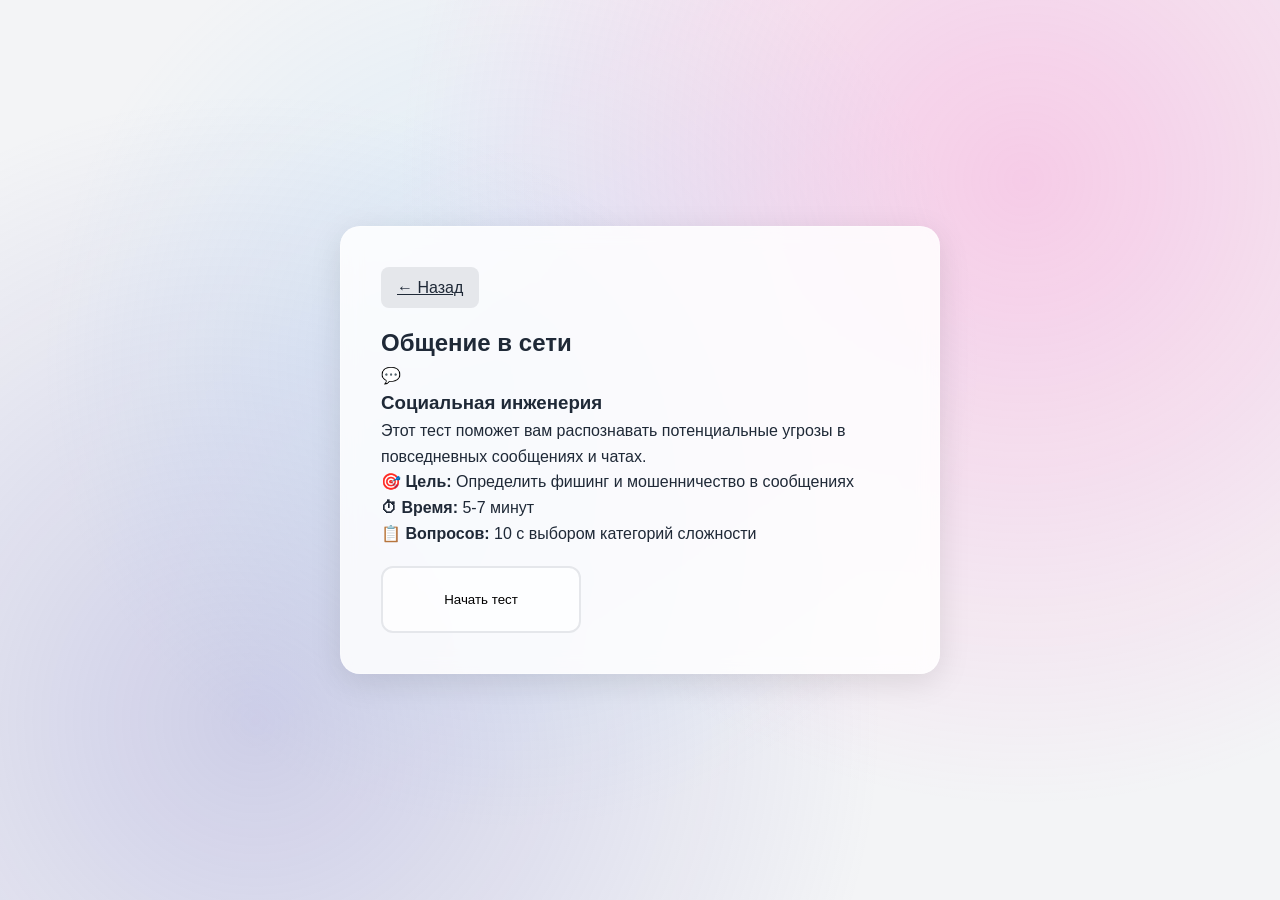
==== intro-chat.html @ eb1b2945 "Add files via upload" ====
<!DOCTYPE html>
<html lang="ru">
<head>
    <meta charset="UTF-8">
    <meta name="viewport" content="width=device-width, initial-scale=1.0">
    <title>Общение в сети - Знакомство</title>
    <link rel="stylesheet" href="style.css">
</head>
<body>
    <div class="background-decor"></div>
    <main id="app">
        <section class="screen active">
            <div class="glass-card" style="max-width: 600px;">
                <a href="index.html" class="back-btn">← Назад</a>
                
                <h2>Общение в сети</h2>
                
                <div class="test-intro">
                    <div class="intro-icon">💬</div>
                    <h3>Социальная инженерия</h3>
                    <p>Этот тест поможет вам распознавать потенциальные угрозы в повседневных сообщениях и чатах.</p>
                    
                    <div class="test-details">
                        <div class="detail-item">
                            <strong>🎯 Цель:</strong>
                            <span>Определить фишинг и мошенничество в сообщениях</span>
                        </div>
                        <div class="detail-item">
                            <strong>⏱ Время:</strong>
                            <span>5-7 минут</span>
                        </div>
                        <div class="detail-item">
                            <strong>📋 Вопросов:</strong>
                            <span>10 с выбором категорий сложности</span>
                        </div>
                    </div>
                </div>
                
                <button class="menu-btn" onclick="startTest()" style="margin-top: 20px; width: 200px;">
                    Начать тест
                </button>
            </div>
        </section>
    </main>
    
    <script src="stats.js"></script>
    <script>
        function startTest() {
            window.location.href = 'quiz-chat.html';
        }
    </script>
</body>
</html>
---- style.css ----
﻿html, body {
    height: 100%;
    margin: 0;
    padding: 0;
}

#app {
    min-height: 100%;
    display: flex;
    justify-content: center;
    align-items: center;
}

.background-decor {
    position: fixed;
    top: 0;
    left: 0;
    width: 100%;
    height: 100%;
    background: radial-gradient(circle at 20% 80%, rgba(120, 119, 198, 0.3) 0%, transparent 50%),
                radial-gradient(circle at 80% 20%, rgba(255, 111, 199, 0.3) 0%, transparent 50%),
                radial-gradient(circle at 40% 40%, rgba(120, 200, 255, 0.2) 0%, transparent 50%);
    z-index: -1;
}

.glass-card {
    background: rgba(255, 255, 255, 0.85);
    backdrop-filter: blur(10px);
    border-radius: 20px;
    padding: 2.5rem;
    box-shadow: 0 8px 32px rgba(0, 0, 0, 0.1);
    border: 1px solid rgba(255, 255, 255, 0.3);
}

.test-info-box {
    background: rgba(255, 255, 255, 0.5);
    padding: 1rem 1.25rem;
    border-radius: 12px;
    margin: 1.5rem 0;
}

.test-info-box p {
    margin: 0.5rem 0;
    color: var(--text-secondary);
}

.menu-grid {
    display: grid;
    grid-template-columns: repeat(auto-fit, minmax(200px, 1fr));
    gap: 1rem;
    margin: 1.5rem 0;
}

.menu-btn {
    display: flex;
    flex-direction: column;
    align-items: center;
    padding: 1.5rem;
    background: rgba(255, 255, 255, 0.7);
    border: 2px solid var(--border);
    border-radius: 12px;
    cursor: pointer;
    transition: all 0.2s ease;
    text-align: center;
}

.menu-btn:hover {
    border-color: var(--primary);
    background: white;
    transform: translateY(-2px);
    box-shadow: var(--shadow);
}

.menu-btn .icon {
    font-size: 2rem;
    margin-bottom: 0.5rem;
}

.menu-btn .title {
    font-weight: 600;
    color: var(--text-primary);
}

.menu-btn .desc {
    font-size: 0.875rem;
    color: var(--text-secondary);
}

.back-btn {
    display: inline-block;
    padding: 0.5rem 1rem;
    background: var(--border);
    border-radius: 8px;
    color: var(--text-primary);
    font-weight: 500;
    margin-bottom: 1rem;
}

.back-btn:hover {
    background: var(--border);
}

/* Base Styles */
* {
    margin: 0;
    padding: 0;
    box-sizing: border-box;
}

:root {
    --primary: #4F46E5;
    --primary-dark: #4338CA;
    --success: #10B981;
    --error: #EF4444;
    --warning: #F59E0B;
    --bg: #F3F4F6;
    --card-bg: #FFFFFF;
    --text-primary: #1F2937;
    --text-secondary: #6B7280;
    --border: #E5E7EB;
    --shadow: 0 4px 6px -1px rgba(0, 0, 0, 0.1), 0 2px 4px -1px rgba(0, 0, 0, 0.06);
    --shadow-lg: 0 10px 15px -3px rgba(0, 0, 0, 0.1), 0 4px 6px -2px rgba(0, 0, 0, 0.05);
    --radius: 12px;
}

body {
    font-family: -apple-system, BlinkMacSystemFont, 'Segoe UI', Roboto, sans-serif;
    background: var(--bg);
    color: var(--text-primary);
    min-height: 100vh;
    line-height: 1.6;
}

/* App Container */
.app-container {
    max-width: 800px;
    margin: 0 auto;
    padding: 2rem 1rem;
}

/* Screen Management */
.screen {
    display: none;
    animation: fadeIn 0.3s ease-in-out;
}

.screen.active {
    display: block;
}

/* Center content in active screens */
#app > section.screen.active {
    display: flex;
    justify-content: center;
    align-items: center;
    min-height: 100vh;
}

@keyframes fadeIn {
    from { opacity: 0; transform: translateY(10px); }
    to { opacity: 1; transform: translateY(0); }
}

/* Card Styles */
.card {
    background: var(--card-bg);
    border-radius: var(--radius);
    padding: 2.5rem;
    box-shadow: var(--shadow-lg);
    text-align: center;
}

.title {
    font-size: 1.75rem;
    font-weight: 700;
    margin-bottom: 0.5rem;
    color: var(--text-primary);
}

.version {
    color: var(--text-secondary);
    font-size: 0.875rem;
    margin-bottom: 2rem;
}

.quiz-info {
    text-align: left;
    margin: 2rem 0;
    padding: 1.5rem;
    background: var(--bg);
    border-radius: var(--radius);
}

.quiz-info h3 {
    margin-bottom: 1rem;
    font-size: 1.125rem;
}

.quiz-info ul {
    list-style: none;
}

.quiz-info li {
    margin-bottom: 0.75rem;
    display: flex;
    align-items: center;
    gap: 0.75rem;
}

/* Badges */
.badge {
    display: inline-block;
    padding: 0.25rem 0.75rem;
    border-radius: 9999px;
    font-size: 0.75rem;
    font-weight: 600;
    text-transform: uppercase;
}

.badge.simple {
    background: #D1FAE5;
    color: #065F46;
}

.badge.medium {
    background: #FEF3C7;
    color: #92400E;
}

.badge.hard {
    background: #FEE2E2;
    color: #991B1B;
}

/* Buttons */
.btn {
    display: inline-flex;
    align-items: center;
    justify-content: center;
    padding: 0.875rem 2rem;
    border-radius: var(--radius);
    font-size: 1rem;
    font-weight: 600;
    cursor: pointer;
    transition: all 0.2s ease;
    border: none;
    outline: none;
}

.btn-primary {
    background: var(--primary);
    color: white;
}

.btn-primary:hover:not(:disabled) {
    background: var(--primary-dark);
    transform: translateY(-1px);
    box-shadow: var(--shadow);
}

.btn-primary:disabled {
    opacity: 0.5;
    cursor: not-allowed;
}

.btn-secondary {
    background: var(--bg);
    color: var(--text-primary);
    border: 2px solid var(--border);
}

.btn-secondary:hover {
    background: var(--border);
}

/* Quiz Container */
.quiz-container {
    background: var(--card-bg);
    border-radius: var(--radius);
    padding: 2rem;
    box-shadow: var(--shadow-lg);
}

/* Progress Bar */
.progress-container {
    margin-bottom: 2rem;
}

.progress-bar {
    height: 8px;
    background: var(--border);
    border-radius: 4px;
    overflow: hidden;
    margin-bottom: 0.5rem;
}

.progress-fill {
    height: 100%;
    background: var(--primary);
    border-radius: 4px;
    transition: width 0.3s ease;
    width: 0%;
}

.progress-text {
    text-align: center;
    font-size: 0.875rem;
    color: var(--text-secondary);
    font-weight: 500;
}

/* Question Card */
.question-card {
    margin-bottom: 2rem;
}

.question-header {
    display: flex;
    justify-content: space-between;
    align-items: center;
    margin-bottom: 1.5rem;
}

.category-badge {
    padding: 0.375rem 0.875rem;
    border-radius: 9999px;
    font-size: 0.75rem;
    font-weight: 600;
    text-transform: uppercase;
}

.category-badge.simple {
    background: #D1FAE5;
    color: #065F46;
}

.category-badge.medium {
    background: #FEF3C7;
    color: #92400E;
}

.category-badge.hard {
    background: #FEE2E2;
    color: #991B1B;
}

.question-number {
    font-size: 0.875rem;
    color: var(--text-secondary);
    font-weight: 500;
}

.situation-box {
    background: linear-gradient(135deg, #E0E7FF 0%, #F3E8FF 100%);
    padding: 1rem 1.25rem;
    border-radius: var(--radius);
    margin-bottom: 1.5rem;
    border-left: 4px solid var(--primary);
}

.situation-label {
    font-weight: 600;
    font-size: 0.875rem;
    color: var(--primary);
    display: block;
    margin-bottom: 0.25rem;
}

.situation-text {
    font-size: 0.95rem;
    color: var(--text-primary);
    font-style: italic;
}

.question-text {
    font-size: 1.125rem;
    font-weight: 500;
    margin-bottom: 1.5rem;
    line-height: 1.6;
}

/* Options */
.options-container {
    display: flex;
    flex-direction: column;
    gap: 0.75rem;
}

.option {
    padding: 1rem 1.25rem;
    border: 2px solid var(--border);
    border-radius: var(--radius);
    background: var(--card-bg);
    cursor: pointer;
    transition: all 0.2s ease;
    font-size: 1rem;
    display: flex;
    align-items: center;
    gap: 1rem;
}

.option:hover:not(.disabled) {
    border-color: var(--primary);
    background: #EEF2FF;
    transform: translateX(4px);
}

.option.selected {
    border-color: var(--primary);
    background: #EEF2FF;
    font-weight: 500;
}

.option.correct {
    border-color: var(--success);
    background: #D1FAE5;
}

.option.incorrect {
    border-color: var(--error);
    background: #FEE2E2;
}

.option.disabled {
    cursor: not-allowed;
    opacity: 0.7;
}

.option-marker {
    width: 24px;
    height: 24px;
    border-radius: 50%;
    border: 2px solid var(--border);
    display: flex;
    align-items: center;
    justify-content: center;
    font-size: 0.75rem;
    font-weight: 600;
    flex-shrink: 0;
}

.option.selected .option-marker {
    border-color: var(--primary);
    background: var(--primary);
    color: white;
}

.option.correct .option-marker {
    border-color: var(--success);
    background: var(--success);
    color: white;
    content: "✓";
}

.option.incorrect .option-marker {
    border-color: var(--error);
    background: var(--error);
    color: white;
    content: "✗";
}

/* Navigation */
.navigation {
    display: flex;
    justify-content: flex-end;
    margin-top: 1.5rem;
}

/* Results */
.results-container {
    background: var(--card-bg);
    border-radius: var(--radius);
    padding: 2.5rem;
    box-shadow: var(--shadow-lg);
}

.results-title {
    font-size: 1.75rem;
    font-weight: 700;
    margin-bottom: 2rem;
    text-align: center;
}

.score-card {
    text-align: center;
    margin-bottom: 3rem;
    padding: 2rem;
    background: linear-gradient(135deg, #EEF2FF 0%, #E0E7FF 100%);
    border-radius: var(--radius);
}

.score-circle {
    position: relative;
    width: 160px;
    height: 160px;
    margin: 0 auto 1.5rem;
}

.score-circle svg {
    transform: rotate(-90deg);
    width: 100%;
    height: 100%;
}

.score-bg {
    fill: none;
    stroke: #C7D2FE;
    stroke-width: 8;
}

.score-fill {
    fill: none;
    stroke: var(--primary);
    stroke-width: 8;
    stroke-linecap: round;
    stroke-dasharray: 283;
    stroke-dashoffset: 283;
    transition: stroke-dashoffset 1s ease;
}

.score-text {
    position: absolute;
    top: 50%;
    left: 50%;
    transform: translate(-50%, -50%);
    font-size: 2.5rem;
    font-weight: 700;
    color: var(--primary);
}

.score-summary {
    font-size: 1.125rem;
    color: var(--text-secondary);
    font-weight: 500;
}

/* Review Section */
.review-section h3 {
    font-size: 1.25rem;
    margin-bottom: 1.5rem;
    text-align: center;
}

.review-container {
    display: flex;
    flex-direction: column;
    gap: 1rem;
}

.review-item {
    border: 2px solid var(--border);
    border-radius: var(--radius);
    padding: 1.25rem;
    transition: all 0.2s ease;
}

.review-item.correct {
    border-color: var(--success);
    background: #F0FDF4;
}

.review-item.incorrect {
    border-color: var(--error);
    background: #FEF2F2;
}

.review-header {
    display: flex;
    justify-content: space-between;
    align-items: flex-start;
    margin-bottom: 0.75rem;
}

.review-question-number {
    font-weight: 600;
    color: var(--text-secondary);
    font-size: 0.875rem;
}

.review-status {
    padding: 0.25rem 0.75rem;
    border-radius: 9999px;
    font-size: 0.75rem;
    font-weight: 600;
    text-transform: uppercase;
}

.review-status.correct {
    background: #D1FAE5;
    color: #065F46;
}

.review-status.incorrect {
    background: #FEE2E2;
    color: #991B1B;
}

.review-question-text {
    font-weight: 500;
    margin-bottom: 0.75rem;
    line-height: 1.5;
}

.review-details {
    padding-top: 0.75rem;
    border-top: 1px solid var(--border);
    font-size: 0.9375rem;
}

.review-details p {
    margin-bottom: 0.5rem;
}

.review-details strong {
    color: var(--text-primary);
}

.user-answer {
    color: var(--error);
}

.correct-answer {
    color: var(--success);
}

.explanation {
    color: var(--text-secondary);
    font-style: italic;
    padding: 0.75rem;
    background: rgba(0, 0, 0, 0.03);
    border-radius: 8px;
    margin-top: 0.5rem;
}

/* Responsive */
@media (max-width: 640px) {
    .app-container {
        padding: 1rem;
    }

    .card, .results-container, .quiz-container {
        padding: 1.5rem;
    }

    .title {
        font-size: 1.5rem;
    }

    .question-text {
        font-size: 1rem;
    }

    .score-circle {
        width: 140px;
        height: 140px;
    }

    .score-text {
        font-size: 2rem;
    }
}

/* Modal Quiz Styles - Glass Morphism */
:root {
    /* Светлая палитра */
    --bg-color: #e0e7ff;
    --glass-bg: rgba(255, 255, 255, 0.6);
    --glass-border: rgba(255, 255, 255, 0.4);
    --accent-blue: #3742fa;
    --text-color: #2f3542;
    --sub-text: #57606f;
}

.quiz-overlay {
    position: fixed;
    top: 0;
    left: 0;
    width: 100%;
    height: 100%;
    background: rgba(0, 0, 0, 0.3);
    display: flex;
    align-items: center;
    justify-content: center;
    z-index: 1000;
    animation: fadeIn 0.3s ease-out;
}

.quiz-modal {
    background: var(--glass-bg);
    backdrop-filter: blur(20px);
    -webkit-backdrop-filter: blur(20px);
    border: 1px solid var(--glass-border);
    border-radius: 24px;
    width: 90%;
    max-width: 700px;
    height: 80vh;
    max-height: 700px;
    display: flex;
    flex-direction: column;
    box-shadow: 0 10px 40px rgba(0, 0, 0, 0.08);
    overflow: hidden;
}

.quiz-header {
    padding: 25px 30px;
    border-bottom: 1px solid var(--glass-border);
}

.quiz-header h2 {
    margin: 0 0 15px 0;
    font-size: 1.4rem;
    font-weight: 700;
    color: var(--accent-blue);
}

.progress-bar-small {
    height: 8px;
    background: rgba(0, 0, 0, 0.05);
    border-radius: 4px;
    overflow: hidden;
}

.progress-fill {
    height: 100%;
    background: var(--accent-blue);
    width: 0%;
    transition: width 0.3s ease;
    border-radius: 4px;
}

#quiz-content {
    padding: 30px;
    overflow-y: auto;
    flex: 1;
    box-sizing: border-box;
}

#question-number {
    color: var(--sub-text);
    font-size: 0.9rem;
    margin-bottom: 10px;
    font-weight: 600;
}

.situation-box {
    background: rgba(255, 255, 255, 0.5);
    padding: 15px 20px;
    border-radius: 12px;
    border-left: 4px solid var(--accent-blue);
    margin-bottom: 20px;
    font-style: italic;
    font-size: 0.95rem;
    color: var(--text-color);
}

.question-text-main {
    font-size: 1.1rem;
    line-height: 1.6;
    margin-bottom: 25px;
    color: var(--text-color);
}

.options-grid {
    display: flex;
    flex-direction: column;
    gap: 15px;
}

.option-btn {
    padding: 18px 20px;
    border: 1px solid var(--glass-border);
    border-radius: 14px;
    background: rgba(255, 255, 255, 0.5);
    cursor: pointer;
    transition: all 0.3s cubic-bezier(0.4, 0, 0.2, 1);
    text-align: left;
    font-size: 1rem;
    display: flex;
    align-items: center;
    gap: 12px;
    color: var(--text-color);
}

.option-btn:hover {
    background: rgba(255, 255, 255, 0.8);
    transform: translateY(-2px);
    border-color: var(--accent-blue);
    box-shadow: 0 5px 15px rgba(55, 66, 250, 0.1);
}

.option-btn.selected {
    background: rgba(55, 66, 250, 0.1);
    border-color: var(--accent-blue);
    transform: scale(0.98);
    animation: pulse 0.3s ease;
}

.option-btn:active {
    transform: scale(0.95);
    transition: transform 0.1s ease;
}

.marker {
    width: 30px;
    height: 30px;
    border-radius: 50%;
    background: rgba(0, 0, 0, 0.05);
    display: flex;
    align-items: center;
    justify-content: center;
    font-weight: 600;
    flex-shrink: 0;
    font-size: 0.9rem;
}

.option-btn.selected .marker {
    background: var(--accent-blue);
    color: white;
}

.quiz-footer {
    padding: 20px 30px;
    border-top: 1px solid var(--glass-border);
    text-align: right;
    background: rgba(255, 255, 255, 0.3);
}

.btn-primary {
    background: var(--accent-blue);
    color: white;
    border: none;
    border-radius: 12px;
    padding: 12px 28px;
    font-size: 1rem;
    font-weight: 600;
    cursor: pointer;
    transition: all 0.2s ease;
}

.btn-primary:hover:not(:disabled) {
    background: #2d35d9;
    transform: translateY(-1px);
    box-shadow: 0 5px 15px rgba(55, 66, 250, 0.2);
}

.btn-primary:disabled {
    opacity: 0.5;
    cursor: not-allowed;
}

.results-overlay {
    position: fixed;
    top: 0;
    left: 0;
    width: 100%;
    height: 100%;
    background: rgba(0, 0, 0, 0.3);
    display: flex;
    align-items: center;
    justify-content: center;
    z-index: 1001;
    animation: fadeIn 0.3s ease-out;
}

.results-modal {
    background: var(--glass-bg);
    backdrop-filter: blur(20px);
    -webkit-backdrop-filter: blur(20px);
    border: 1px solid var(--glass-border);
    border-radius: 24px;
    width: 95%;
    max-width: 800px;
    height: 85vh;
    max-height: 85vh;
    padding: 40px;
    text-align: center;
    box-shadow: 0 10px 40px rgba(0, 0, 0, 0.08);
    display: flex;
    flex-direction: column;
    overflow: hidden;
    box-sizing: border-box;
}

.score-display {
    margin: 25px 0;
    flex-shrink: 0;
}

.score-circle-modal {
    width: 110px;
    height: 110px;
    background: var(--accent-blue);
    color: white;
    border-radius: 50%;
    display: flex;
    align-items: center;
    justify-content: center;
    font-size: 2.2rem;
    font-weight: bold;
    margin: 0 auto 16px;
    box-shadow: 0 5px 20px rgba(55, 66, 250, 0.2);
}

.review-list {
    max-height: 500px;
    overflow-y: auto;
    text-align: left;
    margin: 25px 0;
    padding-right: 10px;
}

.review-item-modal {
    background: rgba(255, 255, 255, 0.5);
    border-radius: 12px;
    padding: 20px;
    margin-bottom: 20px;
}

.review-question-header {
    display: flex;
    justify-content: space-between;
    align-items: center;
    margin-bottom: 12px;
}

.question-num {
    font-weight: 600;
    color: var(--accent-blue);
}

.status-badge {
    padding: 4px 12px;
    border-radius: 20px;
    font-size: 0.8rem;
    font-weight: 600;
}

.status-badge.correct {
    background: rgba(16, 185, 129, 0.2);
    color: #065F46;
}

.status-badge.wrong {
    background: rgba(239, 68, 68, 0.2);
    color: #991B1B;
}

.question-desc {
    margin: 8px 0;
    color: var(--text-color);
    font-size: 0.95rem;
}

.question-desc strong {
    color: var(--accent-blue);
}

.options-review {
    margin-top: 12px;
}

.option-correct {
    background: rgba(16, 185, 129, 0.1);
    padding: 10px 12px;
    border-radius: 8px;
    margin: 6px 0;
    border-left: 3px solid #10B981;
}

.option-wrong {
    background: rgba(239, 68, 68, 0.1);
    padding: 10px 12px;
    border-radius: 8px;
    margin: 6px 0;
    border-left: 3px solid #EF4444;
}

.option-neutral {
    padding: 10px 12px;
    margin: 6px 0;
    color: var(--sub-text);
}

.correct-badge {
    background: #10B981;
    color: white;
    padding: 2px 8px;
    border-radius: 4px;
    font-size: 0.75rem;
    margin-left: 8px;
}

.wrong-badge {
    background: #EF4444;
    color: white;
    padding: 2px 8px;
    border-radius: 4px;
    font-size: 0.75rem;
    margin-left: 8px;
}

.explanation-text {
    font-size: 0.85rem;
    color: var(--sub-text);
    margin: 6px 0 10px 12px;
    padding: 8px;
    background: rgba(255, 255, 255, 0.3);
    border-radius: 6px;
}

.wrong-expl {
    color: #DC2626;
}

.chart-container {
    position: relative;
    width: 180px;
    height: 180px;
    margin: 0 auto 20px;
}

.chart-container::after {
    content: attr(data-percent) '%';
    position: absolute;
    top: 50%;
    left: 50%;
    transform: translate(-50%, -50%);
    font-size: 2rem;
    font-weight: bold;
    color: var(--accent-blue);
}

.results-actions {
    display: flex;
    gap: 15px;
    justify-content: center;
    margin-top: 20px;
}

.btn-secondary {
    background: rgba(255, 255, 255, 0.5);
    color: var(--sub-text);
    border: 1px solid var(--glass-border);
    border-radius: 12px;
    padding: 12px 24px;
    font-size: 1rem;
    cursor: pointer;
    transition: all 0.2s ease;
}

.btn-secondary:hover {
    background: white;
    color: var(--accent-blue);
}

.review-item {
    background: rgba(255, 255, 255, 0.5);
    border-left: 4px solid #26af5a;
    padding: 15px;
    margin-bottom: 12px;
    border-radius: 0 10px 10px 0;
    font-size: 0.9rem;
}

.review-item.incorrect {
    border-left-color: #ff4757;
}

@keyframes pulse {
    0% { transform: scale(1); }
    50% { transform: scale(1.02); }
    100% { transform: scale(1); }
}

@keyframes fadeIn {
    from { opacity: 0; transform: scale(0.98); }
    to { opacity: 1; transform: scale(1); }
}

/* Messenger Interface Styles */
.messenger-container {
    width: 100%;
    background: var(--card-bg);
    border-radius: 20px;
    overflow: hidden;
    box-shadow: var(--shadow-lg);
}

.messenger-layout {
    display: flex;
    height: 500px;
}

.contacts-sidebar {
    width: 240px;
    background: rgba(243, 244, 246, 0.5);
    border-right: 1px solid var(--border);
    display: flex;
    flex-direction: column;
}

.messenger-header {
    padding: 16px;
    border-bottom: 1px solid var(--border);
    display: flex;
    justify-content: space-between;
    align-items: center;
}

.messenger-header h2 {
    font-size: 1rem;
    font-weight: 600;
    color: var(--text-primary);
}

.status-indicator {
    width: 10px;
    height: 10px;
    border-radius: 50%;
    background: var(--success);
}

.status-indicator.online {
    box-shadow: 0 0 0 3px rgba(16, 185, 129, 0.3);
}

.contacts-list {
    flex: 1;
    overflow-y: auto;
    padding: 8px;
}

.contact-item {
    display: flex;
    align-items: center;
    gap: 12px;
    padding: 12px;
    border-radius: 12px;
    cursor: pointer;
    transition: all 0.2s ease;
}

.contact-item:hover {
    background: rgba(255, 255, 255, 0.5);
}

.contact-item.active {
    background: rgba(79, 70, 229, 0.1);
}

.avatar {
    width: 40px;
    height: 40px;
    border-radius: 50%;
    background: var(--primary);
    display: flex;
    align-items: center;
    justify-content: center;
    font-size: 1.25rem;
}

.contact-info {
    flex: 1;
    min-width: 0;
}

.contact-name {
    font-weight: 500;
    color: var(--text-primary);
    display: block;
    font-size: 0.875rem;
}

.last-message {
    color: var(--text-secondary);
    font-size: 0.75rem;
    white-space: nowrap;
    overflow: hidden;
    text-overflow: ellipsis;
    display: block;
}

.time {
    font-size: 0.75rem;
    color: var(--text-secondary);
}

.chat-window {
    flex: 1;
    display: flex;
    flex-direction: column;
}

.chat-header {
    padding: 16px;
    border-bottom: 1px solid var(--border);
}

.chat-title {
    display: flex;
    align-items: center;
    gap: 12px;
}

.contact-name-large {
    font-weight: 600;
    color: var(--text-primary);
}

.messages-container {
    flex: 1;
    padding: 16px;
    overflow-y: auto;
    display: flex;
    flex-direction: column;
    gap: 12px;
}

.message-bubble {
    max-width: 70%;
    padding: 12px 16px;
    border-radius: 16px;
    position: relative;
}

.message-bubble.received {
    background: rgba(243, 244, 246, 0.7);
    border-bottom-left-radius: 4px;
    align-self: flex-start;
}

.message-bubble.sent {
    background: var(--primary);
    color: white;
    border-bottom-right-radius: 4px;
    align-self: flex-end;
}

.message-time {
    font-size: 0.7rem;
    opacity: 0.7;
    margin-top: 4px;
    display: block;
}

.message-input-area {
    padding: 16px;
    border-top: 1px solid var(--border);
    display: flex;
    gap: 12px;
}

.message-input {
    flex: 1;
    padding: 12px 16px;
    border: 2px solid var(--border);
    border-radius: 20px;
    font-size: 0.95rem;
    outline: none;
    transition: border-color 0.2s ease;
}

.message-input:focus {
    border-color: var(--primary);
}

.send-btn {
    padding: 12px 24px;
    background: var(--primary);
    color: white;
    border: none;
    border-radius: 20px;
    font-weight: 600;
    cursor: pointer;
    transition: all 0.2s ease;
}

.send-btn:hover {
    background: var(--primary-dark);
}

/* Test Interface Styles */
.test-interface {
    padding: 16px 0;
}

/* Results Analysis Styles */
.review-question-header {
    display: flex;
    justify-content: space-between;
    align-items: center;
    margin-bottom: 0.75rem;
}

.question-num {
    font-weight: 600;
    color: var(--text-secondary);
    font-size: 0.875rem;
}

.options-review {
    margin-top: 12px;
    padding-left: 12px;
}

.option-correct, .option-wrong {
    padding: 8px 12px;
    margin: 6px 0;
    border-radius: 8px;
}

.option-correct {
    background: rgba(16, 185, 129, 0.1);
    border-left: 3px solid var(--success);
}

.option-wrong {
    background: rgba(239, 68, 68, 0.1);
    border-left: 3px solid var(--error);
}

.option-neutral {
    padding: 8px 12px;
    margin: 6px 0;
    color: var(--sub-text);
}
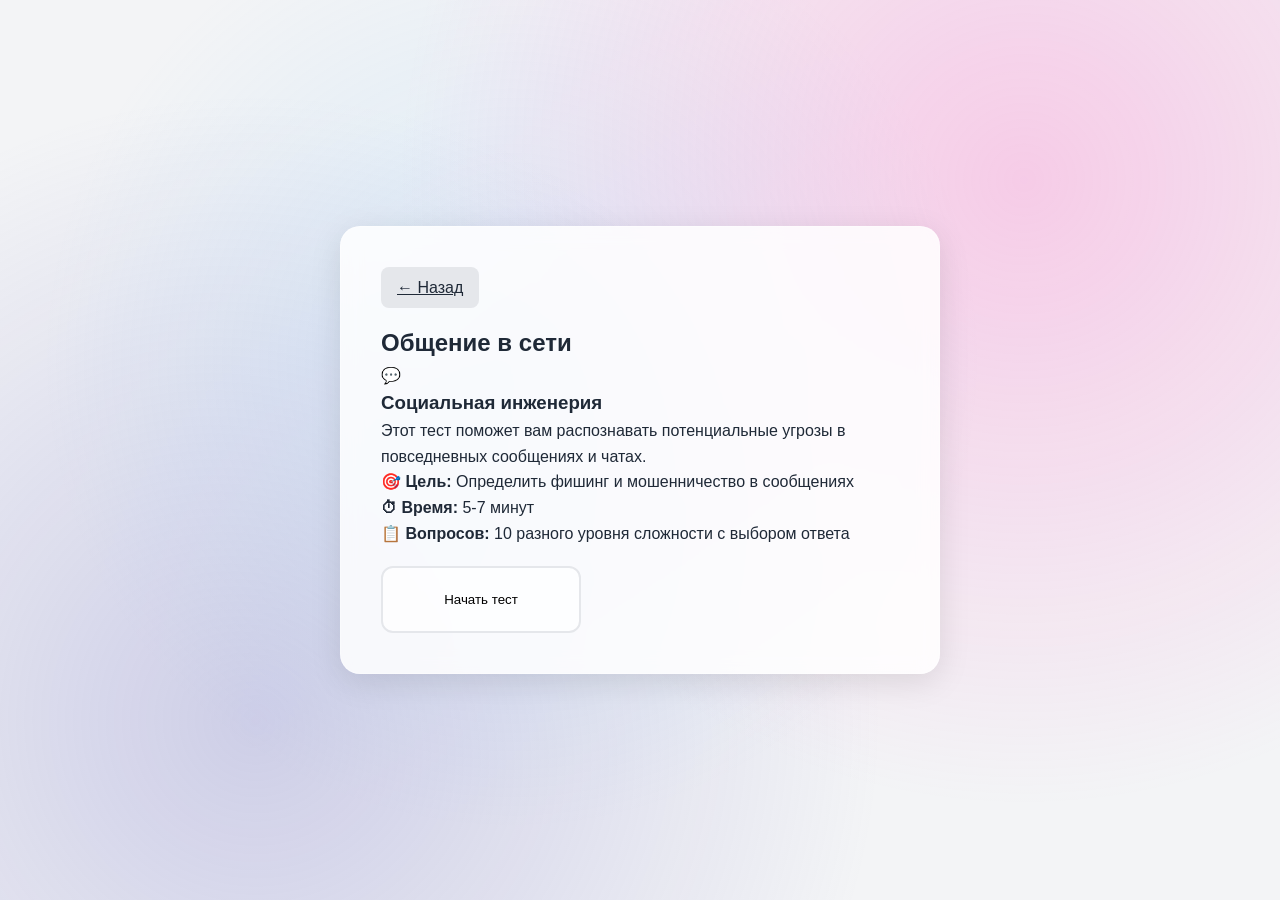
==== commit 08ad8bc9: "Add files via upload" ====
--- a/intro-chat.html
+++ b/intro-chat.html
@@ -31,7 +31,7 @@
                         </div>
                         <div class="detail-item">
                             <strong>📋 Вопросов:</strong>
-                            <span>10 с выбором категорий сложности</span>
+                            <span>10 разного уровня сложности с выбором ответа</span>
                         </div>
                     </div>
                 </div>
